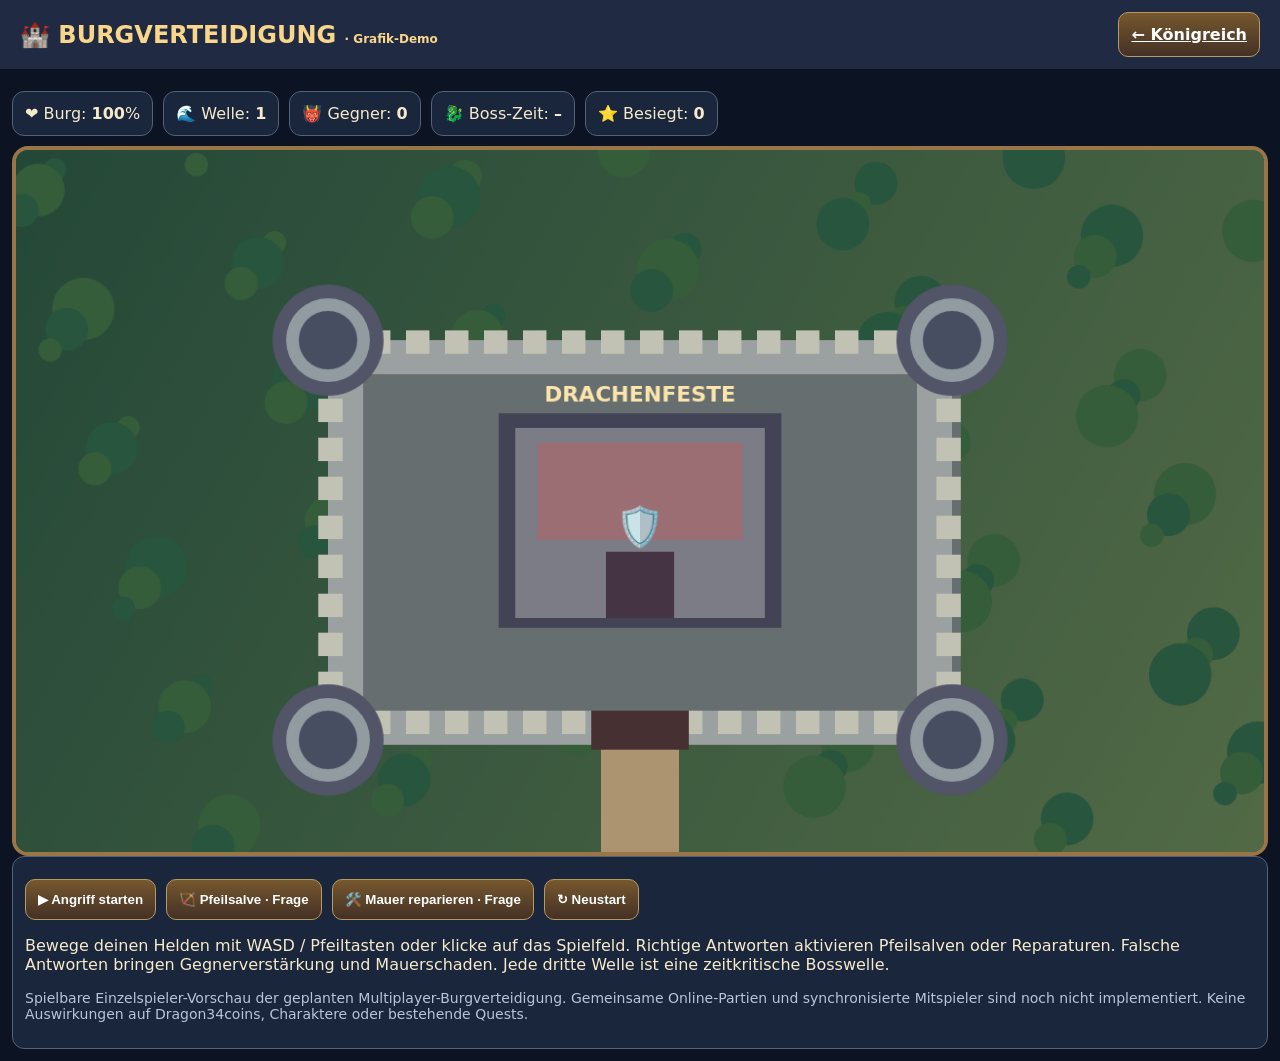
==== burgverteidigung.html @ fae94e91 "Animierte spielbare Burgverteidigung mit Quiz-Aktionen und Bosswellen" ====
<!doctype html><html lang="de"><head><meta charset="utf-8"><meta name="viewport" content="width=device-width,initial-scale=1"><title>Burgverteidigung · 34a MEGAPOWER</title><style>
*{box-sizing:border-box}body{margin:0;background:#0c1322;color:#f7eacb;font:16px system-ui}header{display:flex;justify-content:space-between;align-items:center;padding:12px 20px;background:#202b43}h1{font-size:24px;margin:0;color:#f9d68a}a,button{color:#fff;background:linear-gradient(#76582e,#443126);border:1px solid #b79a60;border-radius:10px;padding:12px;cursor:pointer;font-weight:bold}main{max-width:1400px;margin:auto;padding:12px}.hud,.actions{display:flex;flex-wrap:wrap;gap:10px;margin:10px 0}.hud span,.panel{background:#19263b;border:1px solid #52627a;border-radius:12px;padding:12px}.battle{position:relative;border:4px solid #9a7548;border-radius:16px;overflow:hidden;background:#274d37}canvas{display:block;width:100%;aspect-ratio:16/9;touch-action:none}.question{position:absolute;bottom:10px;left:50%;transform:translateX(-50%);width:min(94%,800px);max-height:80%;overflow:auto;padding:15px;background:#0e1728f5;border:2px solid #e8bc6e;border-radius:14px}.question h2{font-size:20px}.answers{display:grid;grid-template-columns:1fr 1fr;gap:8px}.answers button{background:#284363;text-align:left}.hide{display:none}#banner{position:absolute;top:20%;left:0;width:100%;text-align:center;font-size:clamp(20px,4vw,48px);color:#ffe28e;font-weight:1000;text-shadow:0 4px 12px black;pointer-events:none}.muted{color:#b6c6d7;font-size:14px}@media(max-width:600px){.answers{grid-template-columns:1fr}.question h2{font-size:16px}header h1{font-size:17px}}</style></head><body>
<header><h1>🏰 BURGVERTEIDIGUNG <small style="font-size:12px">· Grafik-Demo</small></h1><a href="index.html">← Königreich</a></header><main><div class="hud"><span>❤️ Burg: <b id="hp">100</b>%</span><span>🌊 Welle: <b id="wave">1</b></span><span>👹 Gegner: <b id="count">0</b></span><span>🐉 Boss-Zeit: <b id="time">–</b></span><span>⭐ Besiegt: <b id="kills">0</b></span></div><div class="battle"><canvas id="field" width="1280" height="720"></canvas><div id="banner"></div><div class="question hide" id="quiz"><h2 id="prompt"></h2><p id="hint"></p><div class="answers" id="answers"></div><button id="check" class="hide">Antwort prüfen</button></div></div><div class="panel"><div class="actions"><button id="start">▶ Angriff starten</button><button id="attack">🏹 Pfeilsalve · Frage</button><button id="repair">🛠️ Mauer reparieren · Frage</button><button id="reset">↻ Neustart</button></div><p>Bewege deinen Helden mit WASD / Pfeiltasten oder klicke auf das Spielfeld. Richtige Antworten aktivieren Pfeilsalven oder Reparaturen. Falsche Antworten bringen Gegnerverstärkung und Mauerschaden. Jede dritte Welle ist eine zeitkritische Bosswelle.</p><p class="muted">Spielbare Einzelspieler-Vorschau der geplanten Multiplayer-Burgverteidigung. Gemeinsame Online-Partien und synchronisierte Mitspieler sind noch nicht implementiert. Keine Auswirkungen auf Dragon34coins, Charaktere oder bestehende Quests.</p></div></main><script src="questions.js"></script><script>
(()=>{const $=id=>document.getElementById(id),c=$('field'),g=c.getContext('2d'),W=1280,H=720,Q=(window.MP_QUESTIONS||[]).filter(q=>q.options&&q.correct!==undefined);let hp=100,wave=1,kills=0,active=false,bossTime=0,enemies=[],fx=[],hero={x:640,y:390,tx:640,ty:390},keys=new Set(),pending=null,action='attack',last=0,spawn=0,lock=false;const R=(a,b)=>a+Math.random()*(b-a),msg=s=>{$('banner').textContent=s;setTimeout(()=>{if($('banner').textContent===s)$('banner').textContent=''},1900)},particle=(x,y,col)=>{for(let i=0;i<24;i++)fx.push({x,y,vx:R(-140,140),vy:R(-180,60),t:R(.3,1),col})};function enemy(boss=false){let side=Math.floor(R(0,4)),x=side===0?R(0,W):side===1?0:side===2?W:R(0,W),y=side===0?0:side===3?H:R(0,H);enemies.push({x,y,boss,hp:boss?24:2,full:boss?24:2,speed:boss?24:R(27,40)+wave*2})}function nextWave(){spawn=0;if(wave%3===0){bossTime=45;enemy(true);msg('🐉 DRACHENBOSS! 45 SEKUNDEN!')}else{bossTime=0;for(let i=0;i<Math.min(7+wave*2,25);i++)enemy()} }function begin(){hp=100;wave=1;kills=0;enemies=[];fx=[];active=true;hero={x:640,y:390,tx:640,ty:390};nextWave();msg('⚔️ VERTEIDIGT DIE BURG!')}function update(){$('hp').textContent=Math.max(0,Math.ceil(hp));$('wave').textContent=wave;$('count').textContent=enemies.length;$('time').textContent=bossTime>0?Math.ceil(bossTime)+'s':'–';$('kills').textContent=kills}
function draw(){let bg=g.createLinearGradient(0,0,W,H);bg.addColorStop(0,'#244838');bg.addColorStop(1,'#526a46');g.fillStyle=bg;g.fillRect(0,0,W,H);for(let i=0;i<100;i++){let x=(i*271+40)%W,y=(i*197+20)%H;g.fillStyle=i%2?'#365d3a':'#28553d';g.beginPath();g.arc(x,y,12+i%5*5,0,7);g.fill()}g.strokeStyle='#ac9470';g.lineWidth=80;g.beginPath();g.moveTo(640,720);g.lineTo(640,580);g.stroke();g.fillStyle='#657075';g.fillRect(350,220,580,365);g.fillStyle='#898f8b';g.fillRect(370,240,540,325);for(let y=245;y<565;y+=40)for(let x=380;x<900;x+=45){g.strokeStyle='#676e70';g.strokeRect(x+(y%80?12:0),y,42,37)}g.fillStyle='#424456';g.fillRect(495,270,290,220);g.fillStyle='#7c7c87';g.fillRect(512,285,256,195);g.fillStyle='#9b6e74';g.fillRect(535,300,210,100);g.fillStyle='#453444';g.fillRect(605,412,70,68);g.fillStyle='#9ba1a0';g.fillRect(320,195,640,35);g.fillRect(320,195,36,410);g.fillRect(924,195,36,410);g.fillRect(320,575,270,35);g.fillRect(690,575,270,35);for(let x=320;x<960;x+=40){g.fillStyle='#c1c2b4';g.fillRect(x,185,24,24);g.fillRect(x,575,24,24)}for(let y=215;y<600;y+=40){g.fillRect(310,y,25,24);g.fillRect(944,y,25,24)}for(const [x,y] of [[320,195],[960,195],[320,605],[960,605]]){g.fillStyle='#525467';g.beginPath();g.arc(x,y,57,0,7);g.fill();g.fillStyle='#929ba0';g.beginPath();g.arc(x,y,43,0,7);g.fill();g.fillStyle='#484e62';g.beginPath();g.arc(x,y,30,0,7);g.fill()}g.fillStyle='#473032';g.fillRect(590,575,100,40);g.font='bold 22px system-ui';g.textAlign='center';g.fillStyle='#fbe5aa';g.fillText('DRACHENFESTE',640,258);for(const e of enemies){g.save();g.translate(e.x,e.y);g.shadowColor='#f35d43';g.shadowBlur=e.boss?25:8;g.font=e.boss?'58px serif':'30px serif';g.fillText(e.boss?'🐲':'👹',0,e.boss?15:10);g.shadowBlur=0;g.fillStyle='#dd4545';g.fillRect(e.boss?-35:-18,e.boss?-53:-30,e.boss?70:36,5);g.fillStyle='#8deb82';g.fillRect(e.boss?-35:-18,e.boss?-53:-30,(e.boss?70:36)*Math.max(0,e.hp)/e.full,5);g.restore()}g.font='40px serif';g.fillText('🛡️',hero.x,hero.y+10);for(const p of fx){g.globalAlpha=Math.max(0,p.t);g.fillStyle=p.col;g.fillRect(p.x,p.y,5,5)}g.globalAlpha=1}
function frame(t){let dt=Math.min(.05,(t-last)/1000||0);last=t;if(active&&!pending){if(bossTime>0){bossTime-=dt;if(bossTime<=0){hp-=30;msg('🔥 BOSS-ZEIT ABGELAUFEN!')}}spawn+=dt;if(wave%3!==0&&spawn>9){spawn=0;enemy()}let dx=0,dy=0;if(keys.has('a')||keys.has('arrowleft'))dx--;if(keys.has('d')||keys.has('arrowright'))dx++;if(keys.has('w')||keys.has('arrowup'))dy--;if(keys.has('s')||keys.has('arrowdown'))dy++;if(dx||dy){hero.tx=hero.x+dx*70;hero.ty=hero.y+dy*70}let dist=Math.hypot(hero.tx-hero.x,hero.ty-hero.y);if(dist>2){hero.x+=(hero.tx-hero.x)/dist*Math.min(dist,220*dt);hero.y+=(hero.ty-hero.y)/dist*Math.min(dist,220*dt)}hero.x=Math.max(355,Math.min(925,hero.x));hero.y=Math.max(235,Math.min(565,hero.y));for(const e of enemies){let d=Math.hypot(640-e.x,590-e.y)||1;e.x+=(640-e.x)/d*e.speed*dt;e.y+=(590-e.y)/d*e.speed*dt;if(d<32){hp-=e.boss?15:4;particle(e.x,e.y,'#f86c43');e.hp=0}}enemies=enemies.filter(e=>e.hp>0);if(hp<=0){active=false;msg('💀 BURG GEFALLEN!')}else if(!enemies.length){wave++;if(wave>9){active=false;msg('🏆 BURG GERETTET!')}else nextWave()}}for(const p of fx){p.x+=p.vx*dt;p.y+=p.vy*dt;p.vy+=210*dt;p.t-=dt}fx=fx.filter(p=>p.t>0);draw();update();requestAnimationFrame(frame)}
function volley(){let targets=enemies.slice().sort((a,b)=>Math.hypot(a.x-640,a.y-590)-Math.hypot(b.x-640,b.y-590));for(const e of targets.slice(0,5)){e.hp-=e.boss?5:2;particle(e.x,e.y,'#ffdf76');if(e.hp<=0)kills++}enemies=enemies.filter(e=>e.hp>0);msg('🏹 PFEILSALVE!')}
function ask(type){if(!active){msg('Erst Angriff starten!');return}if(pending||!Q.length)return;action=type;pending=Q[Math.floor(Math.random()*Q.length)];const q=pending,correct=Array.isArray(q.correct)?q.correct:[q.correct],selected=new Set();$('quiz').classList.remove('hide');$('prompt').textContent=q.q;$('hint').textContent=correct.length>1?'Mehrere Antworten richtig – alle auswählen':'Eine Antwort auswählen';$('answers').replaceChildren();q.options.forEach((o,i)=>{let b=document.createElement('button');b.textContent=String.fromCharCode(65+i)+'. '+o;b.onclick=()=>{if(correct.length===1)return grade([i]);if(selected.has(i)){selected.delete(i);b.style.outline=''}else{selected.add(i);b.style.outline='3px solid gold'}};$('answers').appendChild(b)});$('check').classList.toggle('hide',correct.length===1);$('check').onclick=()=>{if(selected.size)grade([...selected])}}
function grade(selected){if(!pending||lock)return;lock=true;let q=pending,correct=Array.isArray(q.correct)?q.correct:[q.correct],ok=selected.length===correct.length&&correct.every(i=>selected.includes(i));if(ok){if(action==='repair'){hp=Math.min(100,hp+18);particle(640,590,'#9af9b3');msg('🛠️ MAUER REPARIERT!')}else volley()}else{hp-=6;for(let i=0;i<3;i++)enemy();msg('💀 FALSCH! GEGNER-INVASION!')}$('hint').textContent=(ok?'✅ Richtig! ':'❌ Falsch! ')+(q.ex||'');document.querySelectorAll('#answers button').forEach(b=>b.disabled=true);setTimeout(()=>{$('quiz').classList.add('hide');pending=null;lock=false},1800)}
$('start').onclick=()=>{if(!active)begin()};$('reset').onclick=()=>{pending=null;lock=false;$('quiz').classList.add('hide');begin()};$('attack').onclick=()=>ask('attack');$('repair').onclick=()=>ask('repair');document.addEventListener('keydown',e=>keys.add(e.key.toLowerCase()));document.addEventListener('keyup',e=>keys.delete(e.key.toLowerCase()));c.addEventListener('pointerdown',e=>{let r=c.getBoundingClientRect();hero.tx=(e.clientX-r.left)/r.width*W;hero.ty=(e.clientY-r.top)/r.height*H});requestAnimationFrame(frame)})();
</script></body></html>
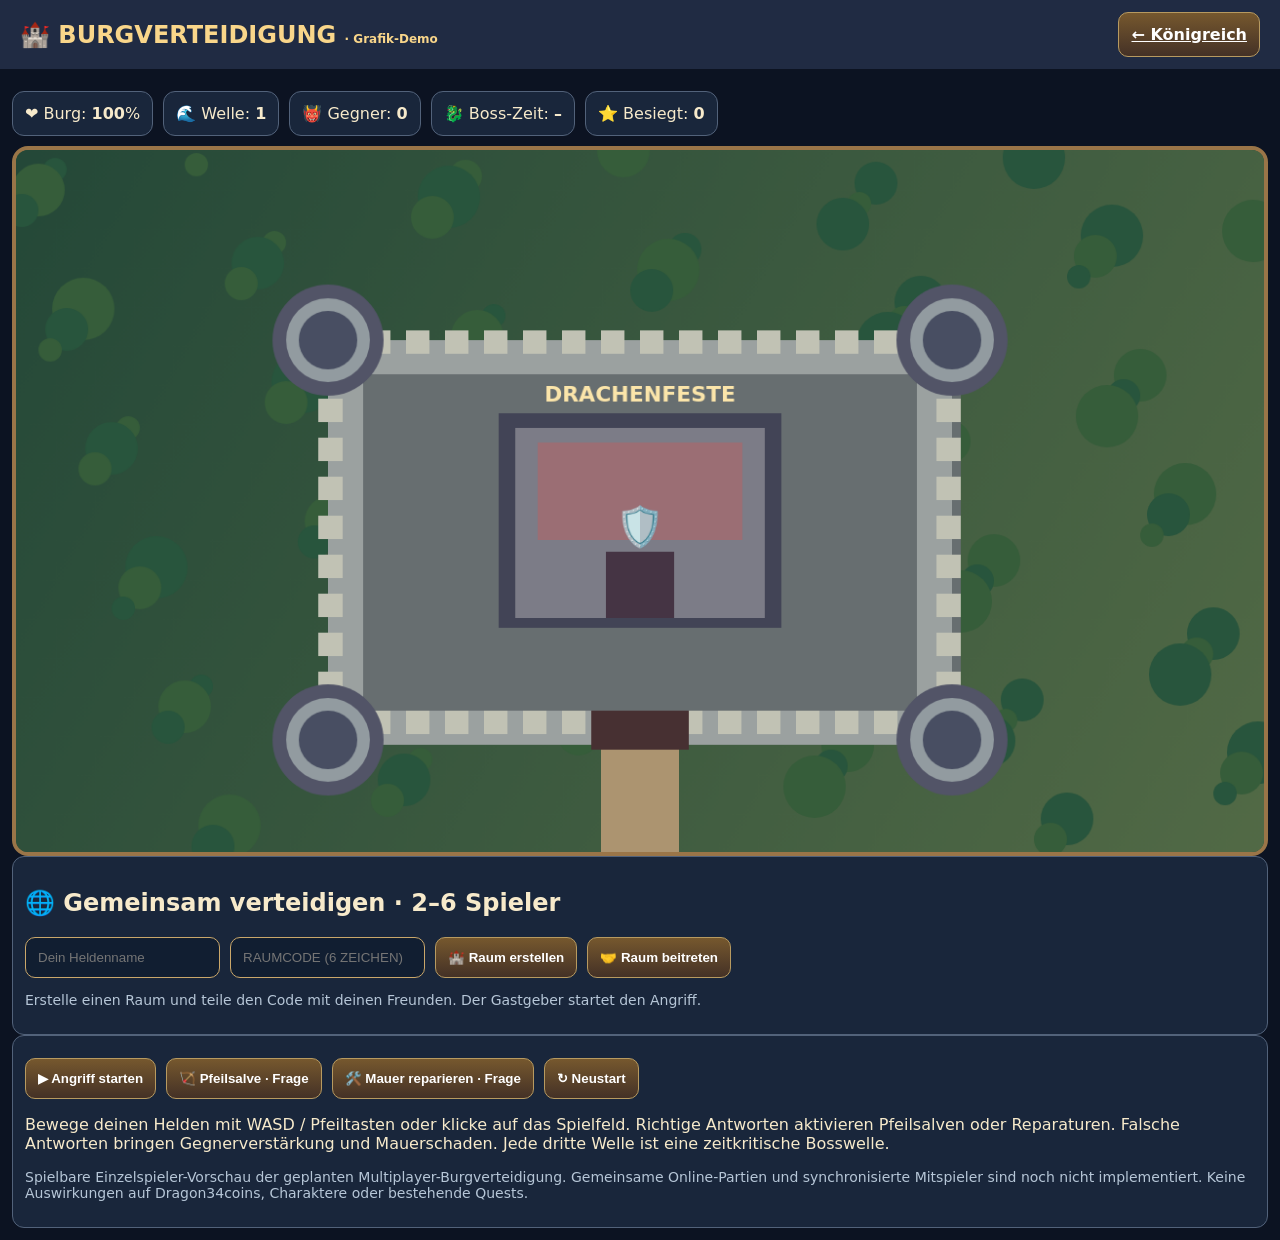
==== commit 4bf6dd54: "Multiplayer-Räume, synchronisierte Helden und gemeinsame Burgwellen integrieren" ====
--- a/burgverteidigung.html
+++ b/burgverteidigung.html
@@ -1,11 +1,21 @@
 <!doctype html><html lang="de"><head><meta charset="utf-8"><meta name="viewport" content="width=device-width,initial-scale=1"><title>Burgverteidigung · 34a MEGAPOWER</title><style>
 *{box-sizing:border-box}body{margin:0;background:#0c1322;color:#f7eacb;font:16px system-ui}header{display:flex;justify-content:space-between;align-items:center;padding:12px 20px;background:#202b43}h1{font-size:24px;margin:0;color:#f9d68a}a,button{color:#fff;background:linear-gradient(#76582e,#443126);border:1px solid #b79a60;border-radius:10px;padding:12px;cursor:pointer;font-weight:bold}main{max-width:1400px;margin:auto;padding:12px}.hud,.actions{display:flex;flex-wrap:wrap;gap:10px;margin:10px 0}.hud span,.panel{background:#19263b;border:1px solid #52627a;border-radius:12px;padding:12px}.battle{position:relative;border:4px solid #9a7548;border-radius:16px;overflow:hidden;background:#274d37}canvas{display:block;width:100%;aspect-ratio:16/9;touch-action:none}.question{position:absolute;bottom:10px;left:50%;transform:translateX(-50%);width:min(94%,800px);max-height:80%;overflow:auto;padding:15px;background:#0e1728f5;border:2px solid #e8bc6e;border-radius:14px}.question h2{font-size:20px}.answers{display:grid;grid-template-columns:1fr 1fr;gap:8px}.answers button{background:#284363;text-align:left}.hide{display:none}#banner{position:absolute;top:20%;left:0;width:100%;text-align:center;font-size:clamp(20px,4vw,48px);color:#ffe28e;font-weight:1000;text-shadow:0 4px 12px black;pointer-events:none}.muted{color:#b6c6d7;font-size:14px}@media(max-width:600px){.answers{grid-template-columns:1fr}.question h2{font-size:16px}header h1{font-size:17px}}</style></head><body>
-<header><h1>🏰 BURGVERTEIDIGUNG <small style="font-size:12px">· Grafik-Demo</small></h1><a href="index.html">← Königreich</a></header><main><div class="hud"><span>❤️ Burg: <b id="hp">100</b>%</span><span>🌊 Welle: <b id="wave">1</b></span><span>👹 Gegner: <b id="count">0</b></span><span>🐉 Boss-Zeit: <b id="time">–</b></span><span>⭐ Besiegt: <b id="kills">0</b></span></div><div class="battle"><canvas id="field" width="1280" height="720"></canvas><div id="banner"></div><div class="question hide" id="quiz"><h2 id="prompt"></h2><p id="hint"></p><div class="answers" id="answers"></div><button id="check" class="hide">Antwort prüfen</button></div></div><div class="panel"><div class="actions"><button id="start">▶ Angriff starten</button><button id="attack">🏹 Pfeilsalve · Frage</button><button id="repair">🛠️ Mauer reparieren · Frage</button><button id="reset">↻ Neustart</button></div><p>Bewege deinen Helden mit WASD / Pfeiltasten oder klicke auf das Spielfeld. Richtige Antworten aktivieren Pfeilsalven oder Reparaturen. Falsche Antworten bringen Gegnerverstärkung und Mauerschaden. Jede dritte Welle ist eine zeitkritische Bosswelle.</p><p class="muted">Spielbare Einzelspieler-Vorschau der geplanten Multiplayer-Burgverteidigung. Gemeinsame Online-Partien und synchronisierte Mitspieler sind noch nicht implementiert. Keine Auswirkungen auf Dragon34coins, Charaktere oder bestehende Quests.</p></div></main><script src="questions.js"></script><script>
-(()=>{const $=id=>document.getElementById(id),c=$('field'),g=c.getContext('2d'),W=1280,H=720,Q=(window.MP_QUESTIONS||[]).filter(q=>q.options&&q.correct!==undefined);let hp=100,wave=1,kills=0,active=false,bossTime=0,enemies=[],fx=[],hero={x:640,y:390,tx:640,ty:390},keys=new Set(),pending=null,action='attack',last=0,spawn=0,lock=false;const R=(a,b)=>a+Math.random()*(b-a),msg=s=>{$('banner').textContent=s;setTimeout(()=>{if($('banner').textContent===s)$('banner').textContent=''},1900)},particle=(x,y,col)=>{for(let i=0;i<24;i++)fx.push({x,y,vx:R(-140,140),vy:R(-180,60),t:R(.3,1),col})};function enemy(boss=false){let side=Math.floor(R(0,4)),x=side===0?R(0,W):side===1?0:side===2?W:R(0,W),y=side===0?0:side===3?H:R(0,H);enemies.push({x,y,boss,hp:boss?24:2,full:boss?24:2,speed:boss?24:R(27,40)+wave*2})}function nextWave(){spawn=0;if(wave%3===0){bossTime=45;enemy(true);msg('🐉 DRACHENBOSS! 45 SEKUNDEN!')}else{bossTime=0;for(let i=0;i<Math.min(7+wave*2,25);i++)enemy()} }function begin(){hp=100;wave=1;kills=0;enemies=[];fx=[];active=true;hero={x:640,y:390,tx:640,ty:390};nextWave();msg('⚔️ VERTEIDIGT DIE BURG!')}function update(){$('hp').textContent=Math.max(0,Math.ceil(hp));$('wave').textContent=wave;$('count').textContent=enemies.length;$('time').textContent=bossTime>0?Math.ceil(bossTime)+'s':'–';$('kills').textContent=kills}
-function draw(){let bg=g.createLinearGradient(0,0,W,H);bg.addColorStop(0,'#244838');bg.addColorStop(1,'#526a46');g.fillStyle=bg;g.fillRect(0,0,W,H);for(let i=0;i<100;i++){let x=(i*271+40)%W,y=(i*197+20)%H;g.fillStyle=i%2?'#365d3a':'#28553d';g.beginPath();g.arc(x,y,12+i%5*5,0,7);g.fill()}g.strokeStyle='#ac9470';g.lineWidth=80;g.beginPath();g.moveTo(640,720);g.lineTo(640,580);g.stroke();g.fillStyle='#657075';g.fillRect(350,220,580,365);g.fillStyle='#898f8b';g.fillRect(370,240,540,325);for(let y=245;y<565;y+=40)for(let x=380;x<900;x+=45){g.strokeStyle='#676e70';g.strokeRect(x+(y%80?12:0),y,42,37)}g.fillStyle='#424456';g.fillRect(495,270,290,220);g.fillStyle='#7c7c87';g.fillRect(512,285,256,195);g.fillStyle='#9b6e74';g.fillRect(535,300,210,100);g.fillStyle='#453444';g.fillRect(605,412,70,68);g.fillStyle='#9ba1a0';g.fillRect(320,195,640,35);g.fillRect(320,195,36,410);g.fillRect(924,195,36,410);g.fillRect(320,575,270,35);g.fillRect(690,575,270,35);for(let x=320;x<960;x+=40){g.fillStyle='#c1c2b4';g.fillRect(x,185,24,24);g.fillRect(x,575,24,24)}for(let y=215;y<600;y+=40){g.fillRect(310,y,25,24);g.fillRect(944,y,25,24)}for(const [x,y] of [[320,195],[960,195],[320,605],[960,605]]){g.fillStyle='#525467';g.beginPath();g.arc(x,y,57,0,7);g.fill();g.fillStyle='#929ba0';g.beginPath();g.arc(x,y,43,0,7);g.fill();g.fillStyle='#484e62';g.beginPath();g.arc(x,y,30,0,7);g.fill()}g.fillStyle='#473032';g.fillRect(590,575,100,40);g.font='bold 22px system-ui';g.textAlign='center';g.fillStyle='#fbe5aa';g.fillText('DRACHENFESTE',640,258);for(const e of enemies){g.save();g.translate(e.x,e.y);g.shadowColor='#f35d43';g.shadowBlur=e.boss?25:8;g.font=e.boss?'58px serif':'30px serif';g.fillText(e.boss?'🐲':'👹',0,e.boss?15:10);g.shadowBlur=0;g.fillStyle='#dd4545';g.fillRect(e.boss?-35:-18,e.boss?-53:-30,e.boss?70:36,5);g.fillStyle='#8deb82';g.fillRect(e.boss?-35:-18,e.boss?-53:-30,(e.boss?70:36)*Math.max(0,e.hp)/e.full,5);g.restore()}g.font='40px serif';g.fillText('🛡️',hero.x,hero.y+10);for(const p of fx){g.globalAlpha=Math.max(0,p.t);g.fillStyle=p.col;g.fillRect(p.x,p.y,5,5)}g.globalAlpha=1}
-function frame(t){let dt=Math.min(.05,(t-last)/1000||0);last=t;if(active&&!pending){if(bossTime>0){bossTime-=dt;if(bossTime<=0){hp-=30;msg('🔥 BOSS-ZEIT ABGELAUFEN!')}}spawn+=dt;if(wave%3!==0&&spawn>9){spawn=0;enemy()}let dx=0,dy=0;if(keys.has('a')||keys.has('arrowleft'))dx--;if(keys.has('d')||keys.has('arrowright'))dx++;if(keys.has('w')||keys.has('arrowup'))dy--;if(keys.has('s')||keys.has('arrowdown'))dy++;if(dx||dy){hero.tx=hero.x+dx*70;hero.ty=hero.y+dy*70}let dist=Math.hypot(hero.tx-hero.x,hero.ty-hero.y);if(dist>2){hero.x+=(hero.tx-hero.x)/dist*Math.min(dist,220*dt);hero.y+=(hero.ty-hero.y)/dist*Math.min(dist,220*dt)}hero.x=Math.max(355,Math.min(925,hero.x));hero.y=Math.max(235,Math.min(565,hero.y));for(const e of enemies){let d=Math.hypot(640-e.x,590-e.y)||1;e.x+=(640-e.x)/d*e.speed*dt;e.y+=(590-e.y)/d*e.speed*dt;if(d<32){hp-=e.boss?15:4;particle(e.x,e.y,'#f86c43');e.hp=0}}enemies=enemies.filter(e=>e.hp>0);if(hp<=0){active=false;msg('💀 BURG GEFALLEN!')}else if(!enemies.length){wave++;if(wave>9){active=false;msg('🏆 BURG GERETTET!')}else nextWave()}}for(const p of fx){p.x+=p.vx*dt;p.y+=p.vy*dt;p.vy+=210*dt;p.t-=dt}fx=fx.filter(p=>p.t>0);draw();update();requestAnimationFrame(frame)}
+<header><h1>🏰 BURGVERTEIDIGUNG <small style="font-size:12px">· Grafik-Demo</small></h1><a href="index.html">← Königreich</a></header><main><div class="hud"><span>❤️ Burg: <b id="hp">100</b>%</span><span>🌊 Welle: <b id="wave">1</b></span><span>👹 Gegner: <b id="count">0</b></span><span>🐉 Boss-Zeit: <b id="time">–</b></span><span>⭐ Besiegt: <b id="kills">0</b></span></div><div class="battle"><canvas id="field" width="1280" height="720"></canvas><div id="banner"></div><div class="question hide" id="quiz"><h2 id="prompt"></h2><p id="hint"></p><div class="answers" id="answers"></div><button id="check" class="hide">Antwort prüfen</button></div></div><div class="panel"><h2>🌐 Gemeinsam verteidigen · 2–6 Spieler</h2><div class="actions"><input id="playerName" placeholder="Dein Heldenname" maxlength="32" style="padding:12px;background:#111e31;color:white;border:1px solid #caa76a;border-radius:10px"><input id="roomCode" placeholder="Raumcode (6 Zeichen)" maxlength="6" style="padding:12px;background:#111e31;color:white;border:1px solid #caa76a;border-radius:10px;text-transform:uppercase"><button id="createRoom">🏰 Raum erstellen</button><button id="joinRoom">🤝 Raum beitreten</button></div><p id="roomStatus" class="muted">Erstelle einen Raum und teile den Code mit deinen Freunden. Der Gastgeber startet den Angriff.</p><p id="roster" class="muted"></p></div><div class="panel"><div class="actions"><button id="start">▶ Angriff starten</button><button id="attack">🏹 Pfeilsalve · Frage</button><button id="repair">🛠️ Mauer reparieren · Frage</button><button id="reset">↻ Neustart</button></div><p>Bewege deinen Helden mit WASD / Pfeiltasten oder klicke auf das Spielfeld. Richtige Antworten aktivieren Pfeilsalven oder Reparaturen. Falsche Antworten bringen Gegnerverstärkung und Mauerschaden. Jede dritte Welle ist eine zeitkritische Bosswelle.</p><p class="muted">Spielbare Einzelspieler-Vorschau der geplanten Multiplayer-Burgverteidigung. Gemeinsame Online-Partien und synchronisierte Mitspieler sind noch nicht implementiert. Keine Auswirkungen auf Dragon34coins, Charaktere oder bestehende Quests.</p></div></main><script src="questions.js"></script><script>
+(()=>{const $=id=>document.getElementById(id),c=$('field'),g=c.getContext('2d'),W=1280,H=720,Q=(window.MP_QUESTIONS||[]).filter(q=>q.options&&q.correct!==undefined);let hp=100,wave=1,kills=0,active=false,bossTime=0,enemies=[],fx=[],hero={x:640,y:390,tx:640,ty:390},keys=new Set(),pending=null,action='attack',last=0,spawn=0,lock=false,online=null,onlineBusy=false,onlinePlayers=[],onlineHost=false;const R=(a,b)=>a+Math.random()*(b-a),msg=s=>{$('banner').textContent=s;setTimeout(()=>{if($('banner').textContent===s)$('banner').textContent=''},1900)},particle=(x,y,col)=>{for(let i=0;i<24;i++)fx.push({x,y,vx:R(-140,140),vy:R(-180,60),t:R(.3,1),col})};function enemy(boss=false){let side=Math.floor(R(0,4)),x=side===0?R(0,W):side===1?0:side===2?W:R(0,W),y=side===0?0:side===3?H:R(0,H);enemies.push({x,y,boss,hp:boss?24:2,full:boss?24:2,speed:boss?24:R(27,40)+wave*2})}function nextWave(){spawn=0;if(wave%3===0){bossTime=45;enemy(true);msg('🐉 DRACHENBOSS! 45 SEKUNDEN!')}else{bossTime=0;for(let i=0;i<Math.min(7+wave*2,25);i++)enemy()} }function begin(){hp=100;wave=1;kills=0;enemies=[];fx=[];active=true;hero={x:640,y:390,tx:640,ty:390};nextWave();msg('⚔️ VERTEIDIGT DIE BURG!')}function update(){$('hp').textContent=Math.max(0,Math.ceil(hp));$('wave').textContent=wave;$('count').textContent=enemies.length;$('time').textContent=bossTime>0?Math.ceil(bossTime)+'s':'–';$('kills').textContent=kills}
+function draw(){let bg=g.createLinearGradient(0,0,W,H);bg.addColorStop(0,'#244838');bg.addColorStop(1,'#526a46');g.fillStyle=bg;g.fillRect(0,0,W,H);for(let i=0;i<100;i++){let x=(i*271+40)%W,y=(i*197+20)%H;g.fillStyle=i%2?'#365d3a':'#28553d';g.beginPath();g.arc(x,y,12+i%5*5,0,7);g.fill()}g.strokeStyle='#ac9470';g.lineWidth=80;g.beginPath();g.moveTo(640,720);g.lineTo(640,580);g.stroke();g.fillStyle='#657075';g.fillRect(350,220,580,365);g.fillStyle='#898f8b';g.fillRect(370,240,540,325);for(let y=245;y<565;y+=40)for(let x=380;x<900;x+=45){g.strokeStyle='#676e70';g.strokeRect(x+(y%80?12:0),y,42,37)}g.fillStyle='#424456';g.fillRect(495,270,290,220);g.fillStyle='#7c7c87';g.fillRect(512,285,256,195);g.fillStyle='#9b6e74';g.fillRect(535,300,210,100);g.fillStyle='#453444';g.fillRect(605,412,70,68);g.fillStyle='#9ba1a0';g.fillRect(320,195,640,35);g.fillRect(320,195,36,410);g.fillRect(924,195,36,410);g.fillRect(320,575,270,35);g.fillRect(690,575,270,35);for(let x=320;x<960;x+=40){g.fillStyle='#c1c2b4';g.fillRect(x,185,24,24);g.fillRect(x,575,24,24)}for(let y=215;y<600;y+=40){g.fillRect(310,y,25,24);g.fillRect(944,y,25,24)}for(const [x,y] of [[320,195],[960,195],[320,605],[960,605]]){g.fillStyle='#525467';g.beginPath();g.arc(x,y,57,0,7);g.fill();g.fillStyle='#929ba0';g.beginPath();g.arc(x,y,43,0,7);g.fill();g.fillStyle='#484e62';g.beginPath();g.arc(x,y,30,0,7);g.fill()}g.fillStyle='#473032';g.fillRect(590,575,100,40);g.font='bold 22px system-ui';g.textAlign='center';g.fillStyle='#fbe5aa';g.fillText('DRACHENFESTE',640,258);for(const e of enemies){g.save();g.translate(e.x,e.y);g.shadowColor='#f35d43';g.shadowBlur=e.boss?25:8;g.font=e.boss?'58px serif':'30px serif';g.fillText(e.boss?'🐲':'👹',0,e.boss?15:10);g.shadowBlur=0;g.fillStyle='#dd4545';g.fillRect(e.boss?-35:-18,e.boss?-53:-30,e.boss?70:36,5);g.fillStyle='#8deb82';g.fillRect(e.boss?-35:-18,e.boss?-53:-30,(e.boss?70:36)*Math.max(0,e.hp)/e.full,5);g.restore()}g.font='40px serif';g.fillText('🛡️',hero.x,hero.y+10);for(const p of onlinePlayers){g.font='35px serif';g.fillText(p.you?'🛡️':'⚔️',p.x,p.y+10);g.font='bold 15px system-ui';g.fillStyle=p.you?'#a9f8c7':'#ffe4a0';g.fillText(p.name,p.x,p.y-30)}for(const p of fx){g.globalAlpha=Math.max(0,p.t);g.fillStyle=p.col;g.fillRect(p.x,p.y,5,5)}g.globalAlpha=1}
+function frame(t){let dt=Math.min(.05,(t-last)/1000||0);last=t;if(active&&!pending&&!online){if(bossTime>0){bossTime-=dt;if(bossTime<=0){hp-=30;msg('🔥 BOSS-ZEIT ABGELAUFEN!')}}spawn+=dt;if(wave%3!==0&&spawn>9){spawn=0;enemy()}let dx=0,dy=0;if(keys.has('a')||keys.has('arrowleft'))dx--;if(keys.has('d')||keys.has('arrowright'))dx++;if(keys.has('w')||keys.has('arrowup'))dy--;if(keys.has('s')||keys.has('arrowdown'))dy++;if(dx||dy){hero.tx=hero.x+dx*70;hero.ty=hero.y+dy*70}let dist=Math.hypot(hero.tx-hero.x,hero.ty-hero.y);if(dist>2){hero.x+=(hero.tx-hero.x)/dist*Math.min(dist,220*dt);hero.y+=(hero.ty-hero.y)/dist*Math.min(dist,220*dt)}hero.x=Math.max(355,Math.min(925,hero.x));hero.y=Math.max(235,Math.min(565,hero.y));for(const e of enemies){let d=Math.hypot(640-e.x,590-e.y)||1;e.x+=(640-e.x)/d*e.speed*dt;e.y+=(590-e.y)/d*e.speed*dt;if(d<32){hp-=e.boss?15:4;particle(e.x,e.y,'#f86c43');e.hp=0}}enemies=enemies.filter(e=>e.hp>0);if(hp<=0){active=false;msg('💀 BURG GEFALLEN!')}else if(!enemies.length){wave++;if(wave>9){active=false;msg('🏆 BURG GERETTET!')}else nextWave()}}for(const p of fx){p.x+=p.vx*dt;p.y+=p.vy*dt;p.vy+=210*dt;p.t-=dt}fx=fx.filter(p=>p.t>0);draw();update();requestAnimationFrame(frame)}
 function volley(){let targets=enemies.slice().sort((a,b)=>Math.hypot(a.x-640,a.y-590)-Math.hypot(b.x-640,b.y-590));for(const e of targets.slice(0,5)){e.hp-=e.boss?5:2;particle(e.x,e.y,'#ffdf76');if(e.hp<=0)kills++}enemies=enemies.filter(e=>e.hp>0);msg('🏹 PFEILSALVE!')}
 function ask(type){if(!active){msg('Erst Angriff starten!');return}if(pending||!Q.length)return;action=type;pending=Q[Math.floor(Math.random()*Q.length)];const q=pending,correct=Array.isArray(q.correct)?q.correct:[q.correct],selected=new Set();$('quiz').classList.remove('hide');$('prompt').textContent=q.q;$('hint').textContent=correct.length>1?'Mehrere Antworten richtig – alle auswählen':'Eine Antwort auswählen';$('answers').replaceChildren();q.options.forEach((o,i)=>{let b=document.createElement('button');b.textContent=String.fromCharCode(65+i)+'. '+o;b.onclick=()=>{if(correct.length===1)return grade([i]);if(selected.has(i)){selected.delete(i);b.style.outline=''}else{selected.add(i);b.style.outline='3px solid gold'}};$('answers').appendChild(b)});$('check').classList.toggle('hide',correct.length===1);$('check').onclick=()=>{if(selected.size)grade([...selected])}}
-function grade(selected){if(!pending||lock)return;lock=true;let q=pending,correct=Array.isArray(q.correct)?q.correct:[q.correct],ok=selected.length===correct.length&&correct.every(i=>selected.includes(i));if(ok){if(action==='repair'){hp=Math.min(100,hp+18);particle(640,590,'#9af9b3');msg('🛠️ MAUER REPARIERT!')}else volley()}else{hp-=6;for(let i=0;i<3;i++)enemy();msg('💀 FALSCH! GEGNER-INVASION!')}$('hint').textContent=(ok?'✅ Richtig! ':'❌ Falsch! ')+(q.ex||'');document.querySelectorAll('#answers button').forEach(b=>b.disabled=true);setTimeout(()=>{$('quiz').classList.add('hide');pending=null;lock=false},1800)}
-$('start').onclick=()=>{if(!active)begin()};$('reset').onclick=()=>{pending=null;lock=false;$('quiz').classList.add('hide');begin()};$('attack').onclick=()=>ask('attack');$('repair').onclick=()=>ask('repair');document.addEventListener('keydown',e=>keys.add(e.key.toLowerCase()));document.addEventListener('keyup',e=>keys.delete(e.key.toLowerCase()));c.addEventListener('pointerdown',e=>{let r=c.getBoundingClientRect();hero.tx=(e.clientX-r.left)/r.width*W;hero.ty=(e.clientY-r.top)/r.height*H});requestAnimationFrame(frame)})();
+function grade(selected){if(!pending||lock)return;lock=true;let q=pending,correct=Array.isArray(q.correct)?q.correct:[q.correct],ok=selected.length===correct.length&&correct.every(i=>selected.includes(i));if(online){onlineCall('answer',{p_correct:ok,p_skill:action}).then(syncState).catch(showError)}else if(ok){if(action==='repair'){hp=Math.min(100,hp+18);particle(640,590,'#9af9b3');msg('🛠️ MAUER REPARIERT!')}else volley()}else{hp-=6;for(let i=0;i<3;i++)enemy();msg('💀 FALSCH! GEGNER-INVASION!')}$('hint').textContent=(ok?'✅ Richtig! ':'❌ Falsch! ')+(q.ex||'');document.querySelectorAll('#answers button').forEach(b=>b.disabled=true);setTimeout(()=>{$('quiz').classList.add('hide');pending=null;lock=false},1800)}
+$('start').onclick=()=>{if(online){if(onlineHost)onlineCall('start').then(syncState).catch(showError);else msg('Nur der Gastgeber startet!')}else if(!active)begin()};$('reset').onclick=()=>{if(online){msg('Im Online-Raum startet der Gastgeber eine neue Runde');return}pending=null;lock=false;$('quiz').classList.add('hide');begin()};$('attack').onclick=()=>ask('attack');$('repair').onclick=()=>ask('repair');document.addEventListener('keydown',e=>keys.add(e.key.toLowerCase()));document.addEventListener('keyup',e=>keys.delete(e.key.toLowerCase()));c.addEventListener('pointerdown',e=>{let r=c.getBoundingClientRect();hero.tx=(e.clientX-r.left)/r.width*W;hero.ty=(e.clientY-r.top)/r.height*H;if(online)onlineCall('move',{p_x:Math.round(hero.tx),p_y:Math.round(hero.ty)}).catch(()=>{})});requestAnimationFrame(frame);
+const API_SIEGE='https://smqeuxsqkmqlpgtbmhre.supabase.co/rest/v1/rpc/mp_siege',SIEGE_KEY='sb_publishable_-2mJB_-wPHPGbjNJxnkpAg_CKOHbu9J';
+function showError(e){$('roomStatus').textContent='⚠️ '+(e.message||e)}
+async function onlineCall(act,more={}){if(!online&&act!=='create'&&act!=='join')throw Error('Kein Raum');const payload={p_action:act,p_code:online?.code||$('roomCode').value.trim().toUpperCase()||null,p_token:online?.token||null,p_name:$('playerName').value.trim()||'Held',...more};const response=await fetch(API_SIEGE,{method:'POST',headers:{'Content-Type':'application/json','apikey':SIEGE_KEY},body:JSON.stringify(payload)});const data=await response.json();if(!response.ok)throw Error(data.message||'Serverfehler');return data}
+function syncState(data){if(!data||!online)return;onlineHost=data.host;hp=data.hp;wave=data.wave;enemies=data.state.enemies||[];kills=data.state.kills||0;active=!!data.state.running;bossTime=data.boss_seconds||0;onlinePlayers=data.players||[];$('roomStatus').textContent='🏰 Raum '+online.code+' · '+(onlineHost?'Du bist Gastgeber':'Du bist Mitspieler')+' · '+(active?'Angriff läuft!':'Warte auf Spielstart');$('roster').textContent='Helden: '+onlinePlayers.map(p=>p.name).join(' · ');let me=onlinePlayers.find(p=>p.you);if(me){hero.x=me.x;hero.y=me.y;hero.tx=me.x;hero.ty=me.y}}
+async function connect(action){try{if(!$('playerName').value.trim())throw Error('Bitte Heldennamen eingeben');const data=await onlineCall(action);online={code:data.code,token:data.token};$('roomCode').value=data.code;sessionStorage.setItem('mp_siege_session',JSON.stringify(online));msg('🏰 ONLINE-RAUM '+data.code);await poll()}catch(e){showError(e)}}
+async function poll(){if(!online||onlineBusy)return;onlineBusy=true;try{syncState(await onlineCall('state'))}catch(e){showError(e)}finally{onlineBusy=false}}
+$('createRoom').onclick=()=>connect('create');$('joinRoom').onclick=()=>connect('join');
+const oldSession=sessionStorage.getItem('mp_siege_session');if(oldSession){try{online=JSON.parse(oldSession);$('roomCode').value=online.code;poll()}catch{online=null}}
+setInterval(poll,1200);
+})();
 </script></body></html>
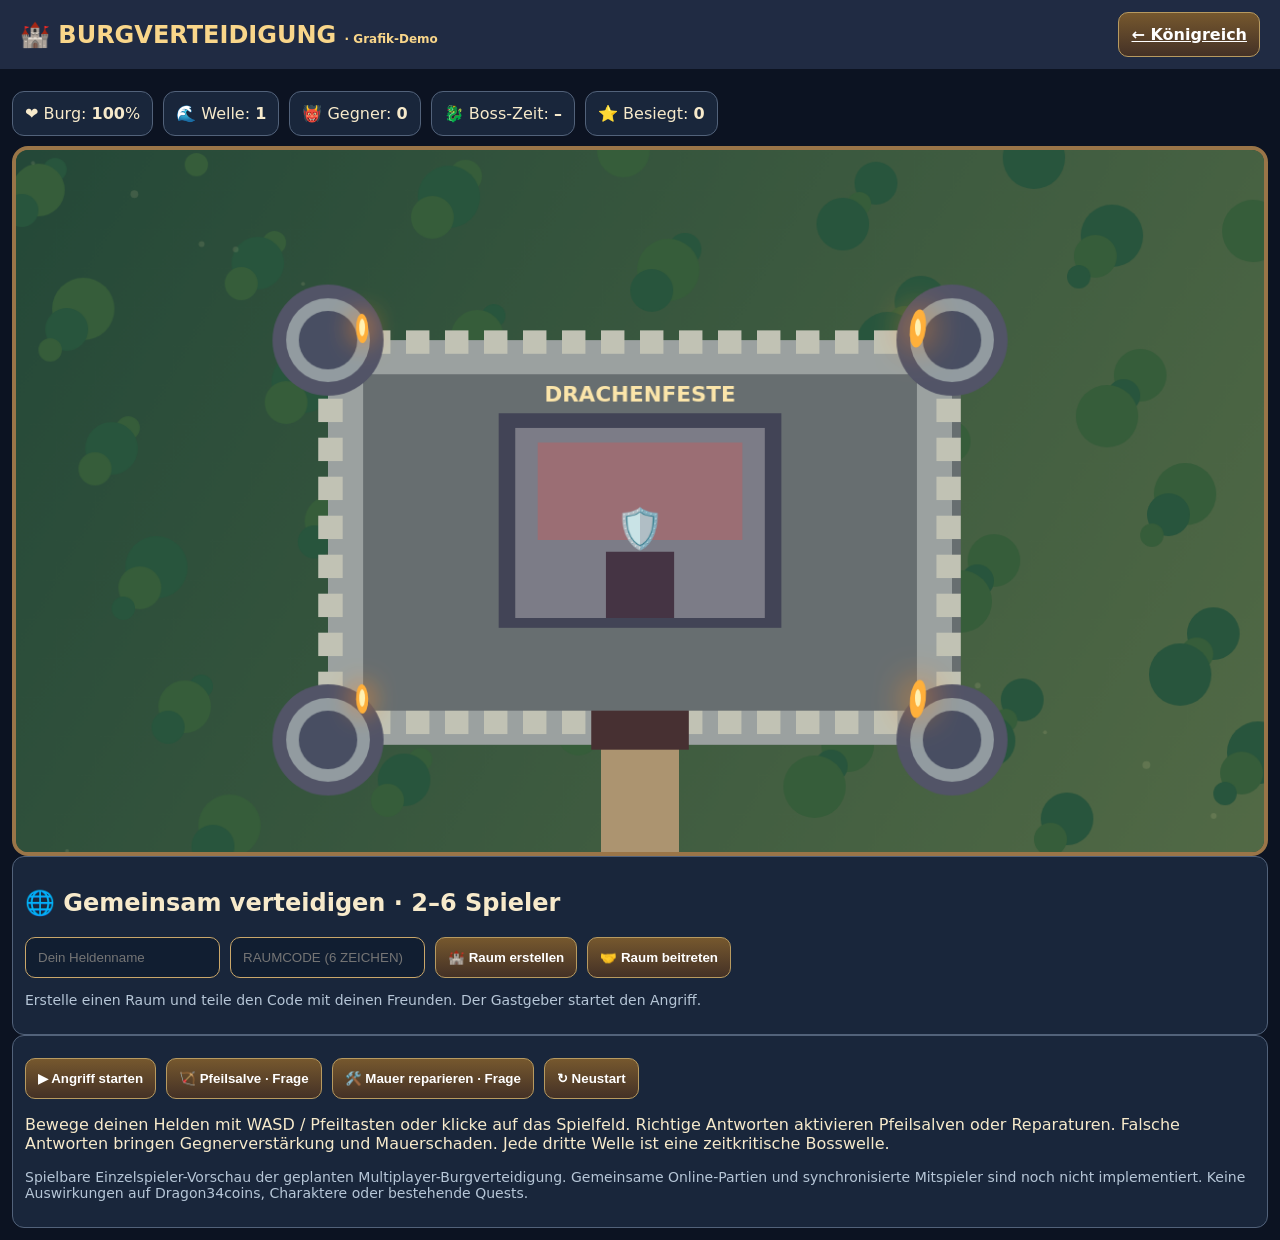
==== commit e2f93b78: "Burg mit Feuer, Partikeln, Gegnerbewegung, Pfeilen und Trefferblitzen animieren" ====
--- a/burgverteidigung.html
+++ b/burgverteidigung.html
@@ -1,12 +1,12 @@
 <!doctype html><html lang="de"><head><meta charset="utf-8"><meta name="viewport" content="width=device-width,initial-scale=1"><title>Burgverteidigung · 34a MEGAPOWER</title><style>
 *{box-sizing:border-box}body{margin:0;background:#0c1322;color:#f7eacb;font:16px system-ui}header{display:flex;justify-content:space-between;align-items:center;padding:12px 20px;background:#202b43}h1{font-size:24px;margin:0;color:#f9d68a}a,button{color:#fff;background:linear-gradient(#76582e,#443126);border:1px solid #b79a60;border-radius:10px;padding:12px;cursor:pointer;font-weight:bold}main{max-width:1400px;margin:auto;padding:12px}.hud,.actions{display:flex;flex-wrap:wrap;gap:10px;margin:10px 0}.hud span,.panel{background:#19263b;border:1px solid #52627a;border-radius:12px;padding:12px}.battle{position:relative;border:4px solid #9a7548;border-radius:16px;overflow:hidden;background:#274d37}canvas{display:block;width:100%;aspect-ratio:16/9;touch-action:none}.question{position:absolute;bottom:10px;left:50%;transform:translateX(-50%);width:min(94%,800px);max-height:80%;overflow:auto;padding:15px;background:#0e1728f5;border:2px solid #e8bc6e;border-radius:14px}.question h2{font-size:20px}.answers{display:grid;grid-template-columns:1fr 1fr;gap:8px}.answers button{background:#284363;text-align:left}.hide{display:none}#banner{position:absolute;top:20%;left:0;width:100%;text-align:center;font-size:clamp(20px,4vw,48px);color:#ffe28e;font-weight:1000;text-shadow:0 4px 12px black;pointer-events:none}.muted{color:#b6c6d7;font-size:14px}@media(max-width:600px){.answers{grid-template-columns:1fr}.question h2{font-size:16px}header h1{font-size:17px}}</style></head><body>
 <header><h1>🏰 BURGVERTEIDIGUNG <small style="font-size:12px">· Grafik-Demo</small></h1><a href="index.html">← Königreich</a></header><main><div class="hud"><span>❤️ Burg: <b id="hp">100</b>%</span><span>🌊 Welle: <b id="wave">1</b></span><span>👹 Gegner: <b id="count">0</b></span><span>🐉 Boss-Zeit: <b id="time">–</b></span><span>⭐ Besiegt: <b id="kills">0</b></span></div><div class="battle"><canvas id="field" width="1280" height="720"></canvas><div id="banner"></div><div class="question hide" id="quiz"><h2 id="prompt"></h2><p id="hint"></p><div class="answers" id="answers"></div><button id="check" class="hide">Antwort prüfen</button></div></div><div class="panel"><h2>🌐 Gemeinsam verteidigen · 2–6 Spieler</h2><div class="actions"><input id="playerName" placeholder="Dein Heldenname" maxlength="32" style="padding:12px;background:#111e31;color:white;border:1px solid #caa76a;border-radius:10px"><input id="roomCode" placeholder="Raumcode (6 Zeichen)" maxlength="6" style="padding:12px;background:#111e31;color:white;border:1px solid #caa76a;border-radius:10px;text-transform:uppercase"><button id="createRoom">🏰 Raum erstellen</button><button id="joinRoom">🤝 Raum beitreten</button></div><p id="roomStatus" class="muted">Erstelle einen Raum und teile den Code mit deinen Freunden. Der Gastgeber startet den Angriff.</p><p id="roster" class="muted"></p></div><div class="panel"><div class="actions"><button id="start">▶ Angriff starten</button><button id="attack">🏹 Pfeilsalve · Frage</button><button id="repair">🛠️ Mauer reparieren · Frage</button><button id="reset">↻ Neustart</button></div><p>Bewege deinen Helden mit WASD / Pfeiltasten oder klicke auf das Spielfeld. Richtige Antworten aktivieren Pfeilsalven oder Reparaturen. Falsche Antworten bringen Gegnerverstärkung und Mauerschaden. Jede dritte Welle ist eine zeitkritische Bosswelle.</p><p class="muted">Spielbare Einzelspieler-Vorschau der geplanten Multiplayer-Burgverteidigung. Gemeinsame Online-Partien und synchronisierte Mitspieler sind noch nicht implementiert. Keine Auswirkungen auf Dragon34coins, Charaktere oder bestehende Quests.</p></div></main><script src="questions.js"></script><script>
-(()=>{const $=id=>document.getElementById(id),c=$('field'),g=c.getContext('2d'),W=1280,H=720,Q=(window.MP_QUESTIONS||[]).filter(q=>q.options&&q.correct!==undefined);let hp=100,wave=1,kills=0,active=false,bossTime=0,enemies=[],fx=[],hero={x:640,y:390,tx:640,ty:390},keys=new Set(),pending=null,action='attack',last=0,spawn=0,lock=false,online=null,onlineBusy=false,onlinePlayers=[],onlineHost=false;const R=(a,b)=>a+Math.random()*(b-a),msg=s=>{$('banner').textContent=s;setTimeout(()=>{if($('banner').textContent===s)$('banner').textContent=''},1900)},particle=(x,y,col)=>{for(let i=0;i<24;i++)fx.push({x,y,vx:R(-140,140),vy:R(-180,60),t:R(.3,1),col})};function enemy(boss=false){let side=Math.floor(R(0,4)),x=side===0?R(0,W):side===1?0:side===2?W:R(0,W),y=side===0?0:side===3?H:R(0,H);enemies.push({x,y,boss,hp:boss?24:2,full:boss?24:2,speed:boss?24:R(27,40)+wave*2})}function nextWave(){spawn=0;if(wave%3===0){bossTime=45;enemy(true);msg('🐉 DRACHENBOSS! 45 SEKUNDEN!')}else{bossTime=0;for(let i=0;i<Math.min(7+wave*2,25);i++)enemy()} }function begin(){hp=100;wave=1;kills=0;enemies=[];fx=[];active=true;hero={x:640,y:390,tx:640,ty:390};nextWave();msg('⚔️ VERTEIDIGT DIE BURG!')}function update(){$('hp').textContent=Math.max(0,Math.ceil(hp));$('wave').textContent=wave;$('count').textContent=enemies.length;$('time').textContent=bossTime>0?Math.ceil(bossTime)+'s':'–';$('kills').textContent=kills}
-function draw(){let bg=g.createLinearGradient(0,0,W,H);bg.addColorStop(0,'#244838');bg.addColorStop(1,'#526a46');g.fillStyle=bg;g.fillRect(0,0,W,H);for(let i=0;i<100;i++){let x=(i*271+40)%W,y=(i*197+20)%H;g.fillStyle=i%2?'#365d3a':'#28553d';g.beginPath();g.arc(x,y,12+i%5*5,0,7);g.fill()}g.strokeStyle='#ac9470';g.lineWidth=80;g.beginPath();g.moveTo(640,720);g.lineTo(640,580);g.stroke();g.fillStyle='#657075';g.fillRect(350,220,580,365);g.fillStyle='#898f8b';g.fillRect(370,240,540,325);for(let y=245;y<565;y+=40)for(let x=380;x<900;x+=45){g.strokeStyle='#676e70';g.strokeRect(x+(y%80?12:0),y,42,37)}g.fillStyle='#424456';g.fillRect(495,270,290,220);g.fillStyle='#7c7c87';g.fillRect(512,285,256,195);g.fillStyle='#9b6e74';g.fillRect(535,300,210,100);g.fillStyle='#453444';g.fillRect(605,412,70,68);g.fillStyle='#9ba1a0';g.fillRect(320,195,640,35);g.fillRect(320,195,36,410);g.fillRect(924,195,36,410);g.fillRect(320,575,270,35);g.fillRect(690,575,270,35);for(let x=320;x<960;x+=40){g.fillStyle='#c1c2b4';g.fillRect(x,185,24,24);g.fillRect(x,575,24,24)}for(let y=215;y<600;y+=40){g.fillRect(310,y,25,24);g.fillRect(944,y,25,24)}for(const [x,y] of [[320,195],[960,195],[320,605],[960,605]]){g.fillStyle='#525467';g.beginPath();g.arc(x,y,57,0,7);g.fill();g.fillStyle='#929ba0';g.beginPath();g.arc(x,y,43,0,7);g.fill();g.fillStyle='#484e62';g.beginPath();g.arc(x,y,30,0,7);g.fill()}g.fillStyle='#473032';g.fillRect(590,575,100,40);g.font='bold 22px system-ui';g.textAlign='center';g.fillStyle='#fbe5aa';g.fillText('DRACHENFESTE',640,258);for(const e of enemies){g.save();g.translate(e.x,e.y);g.shadowColor='#f35d43';g.shadowBlur=e.boss?25:8;g.font=e.boss?'58px serif':'30px serif';g.fillText(e.boss?'🐲':'👹',0,e.boss?15:10);g.shadowBlur=0;g.fillStyle='#dd4545';g.fillRect(e.boss?-35:-18,e.boss?-53:-30,e.boss?70:36,5);g.fillStyle='#8deb82';g.fillRect(e.boss?-35:-18,e.boss?-53:-30,(e.boss?70:36)*Math.max(0,e.hp)/e.full,5);g.restore()}g.font='40px serif';g.fillText('🛡️',hero.x,hero.y+10);for(const p of onlinePlayers){g.font='35px serif';g.fillText(p.you?'🛡️':'⚔️',p.x,p.y+10);g.font='bold 15px system-ui';g.fillStyle=p.you?'#a9f8c7':'#ffe4a0';g.fillText(p.name,p.x,p.y-30)}for(const p of fx){g.globalAlpha=Math.max(0,p.t);g.fillStyle=p.col;g.fillRect(p.x,p.y,5,5)}g.globalAlpha=1}
-function frame(t){let dt=Math.min(.05,(t-last)/1000||0);last=t;if(active&&!pending&&!online){if(bossTime>0){bossTime-=dt;if(bossTime<=0){hp-=30;msg('🔥 BOSS-ZEIT ABGELAUFEN!')}}spawn+=dt;if(wave%3!==0&&spawn>9){spawn=0;enemy()}let dx=0,dy=0;if(keys.has('a')||keys.has('arrowleft'))dx--;if(keys.has('d')||keys.has('arrowright'))dx++;if(keys.has('w')||keys.has('arrowup'))dy--;if(keys.has('s')||keys.has('arrowdown'))dy++;if(dx||dy){hero.tx=hero.x+dx*70;hero.ty=hero.y+dy*70}let dist=Math.hypot(hero.tx-hero.x,hero.ty-hero.y);if(dist>2){hero.x+=(hero.tx-hero.x)/dist*Math.min(dist,220*dt);hero.y+=(hero.ty-hero.y)/dist*Math.min(dist,220*dt)}hero.x=Math.max(355,Math.min(925,hero.x));hero.y=Math.max(235,Math.min(565,hero.y));for(const e of enemies){let d=Math.hypot(640-e.x,590-e.y)||1;e.x+=(640-e.x)/d*e.speed*dt;e.y+=(590-e.y)/d*e.speed*dt;if(d<32){hp-=e.boss?15:4;particle(e.x,e.y,'#f86c43');e.hp=0}}enemies=enemies.filter(e=>e.hp>0);if(hp<=0){active=false;msg('💀 BURG GEFALLEN!')}else if(!enemies.length){wave++;if(wave>9){active=false;msg('🏆 BURG GERETTET!')}else nextWave()}}for(const p of fx){p.x+=p.vx*dt;p.y+=p.vy*dt;p.vy+=210*dt;p.t-=dt}fx=fx.filter(p=>p.t>0);draw();update();requestAnimationFrame(frame)}
-function volley(){let targets=enemies.slice().sort((a,b)=>Math.hypot(a.x-640,a.y-590)-Math.hypot(b.x-640,b.y-590));for(const e of targets.slice(0,5)){e.hp-=e.boss?5:2;particle(e.x,e.y,'#ffdf76');if(e.hp<=0)kills++}enemies=enemies.filter(e=>e.hp>0);msg('🏹 PFEILSALVE!')}
+(()=>{const $=id=>document.getElementById(id),c=$('field'),g=c.getContext('2d'),W=1280,H=720,Q=(window.MP_QUESTIONS||[]).filter(q=>q.options&&q.correct!==undefined);let hp=100,wave=1,kills=0,active=false,bossTime=0,enemies=[],fx=[],hero={x:640,y:390,tx:640,ty:390},keys=new Set(),pending=null,action='attack',last=0,spawn=0,lock=false,hitFlash=0,arrowShots=[],online=null,onlineBusy=false,onlinePlayers=[],onlineHost=false;const R=(a,b)=>a+Math.random()*(b-a),msg=s=>{$('banner').textContent=s;setTimeout(()=>{if($('banner').textContent===s)$('banner').textContent=''},1900)},particle=(x,y,col)=>{for(let i=0;i<24;i++)fx.push({x,y,vx:R(-140,140),vy:R(-180,60),t:R(.3,1),col})};function enemy(boss=false){let side=Math.floor(R(0,4)),x=side===0?R(0,W):side===1?0:side===2?W:R(0,W),y=side===0?0:side===3?H:R(0,H);enemies.push({x,y,boss,hp:boss?24:2,full:boss?24:2,speed:boss?24:R(27,40)+wave*2})}function nextWave(){spawn=0;if(wave%3===0){bossTime=45;enemy(true);msg('🐉 DRACHENBOSS! 45 SEKUNDEN!')}else{bossTime=0;for(let i=0;i<Math.min(7+wave*2,25);i++)enemy()} }function begin(){hp=100;wave=1;kills=0;enemies=[];fx=[];active=true;hero={x:640,y:390,tx:640,ty:390};nextWave();msg('⚔️ VERTEIDIGT DIE BURG!')}function update(){$('hp').textContent=Math.max(0,Math.ceil(hp));$('wave').textContent=wave;$('count').textContent=enemies.length;$('time').textContent=bossTime>0?Math.ceil(bossTime)+'s':'–';$('kills').textContent=kills}
+function draw(){const now=performance.now()/1000;let bg=g.createLinearGradient(0,0,W,H);bg.addColorStop(0,'#244838');bg.addColorStop(1,'#526a46');g.fillStyle=bg;g.fillRect(0,0,W,H);for(let i=0;i<100;i++){let x=(i*271+40)%W,y=(i*197+20)%H;g.fillStyle=i%2?'#365d3a':'#28553d';g.beginPath();g.arc(x,y,12+i%5*5,0,7);g.fill()}g.strokeStyle='#ac9470';g.lineWidth=80;g.beginPath();g.moveTo(640,720);g.lineTo(640,580);g.stroke();g.save();g.globalAlpha=.12;g.fillStyle='#f3e6af';for(let i=0;i<18;i++){const x=(i*173+now*8)%W,y=(i*97+Math.sin(now+i)*16+H)%H;g.beginPath();g.arc(x,y,2+i%3,0,7);g.fill()}g.restore();g.fillStyle='#657075';g.fillRect(350,220,580,365);g.fillStyle='#898f8b';g.fillRect(370,240,540,325);for(let y=245;y<565;y+=40)for(let x=380;x<900;x+=45){g.strokeStyle='#676e70';g.strokeRect(x+(y%80?12:0),y,42,37)}g.fillStyle='#424456';g.fillRect(495,270,290,220);g.fillStyle='#7c7c87';g.fillRect(512,285,256,195);g.fillStyle='#9b6e74';g.fillRect(535,300,210,100);g.fillStyle='#453444';g.fillRect(605,412,70,68);g.fillStyle='#9ba1a0';g.fillRect(320,195,640,35);g.fillRect(320,195,36,410);g.fillRect(924,195,36,410);g.fillRect(320,575,270,35);g.fillRect(690,575,270,35);for(let x=320;x<960;x+=40){g.fillStyle='#c1c2b4';g.fillRect(x,185,24,24);g.fillRect(x,575,24,24)}for(let y=215;y<600;y+=40){g.fillRect(310,y,25,24);g.fillRect(944,y,25,24)}for(const [x,y] of [[320,195],[960,195],[320,605],[960,605]]){g.fillStyle='#525467';g.beginPath();g.arc(x,y,57,0,7);g.fill();g.fillStyle='#929ba0';g.beginPath();g.arc(x,y,43,0,7);g.fill();g.fillStyle='#484e62';g.beginPath();g.arc(x,y,30,0,7);g.fill()}for(const [x,y] of [[355,195],[925,195],[355,575],[925,575]]){const flicker=1+Math.sin(now*9+x)*.18;g.save();g.shadowBlur=30*flicker;g.shadowColor='#ff8d26';g.fillStyle='#ffb13b';g.beginPath();g.ellipse(x,y-12,7*flicker,17*flicker,Math.sin(now*3+x)*.12,0,7);g.fill();g.fillStyle='#fff1b3';g.beginPath();g.ellipse(x,y-13,3,9,0,0,7);g.fill();g.restore()}g.fillStyle='#473032';g.fillRect(590,575,100,40);g.font='bold 22px system-ui';g.textAlign='center';g.fillStyle='#fbe5aa';g.fillText('DRACHENFESTE',640,258);for(const e of enemies){g.save();const bob=Math.sin(now*(e.boss?3:8)+e.x*.03)* (e.boss?9:3);g.translate(e.x,e.y+bob);g.shadowColor='#f35d43';g.shadowBlur=e.boss?25:8;g.font=e.boss?'58px serif':'30px serif';if(e.boss){g.save();g.rotate(Math.sin(now*4)*.08);g.fillText('🐲',0,15);g.restore();g.save();g.globalAlpha=.55+.3*Math.sin(now*13);g.fillStyle='#ff7633';g.shadowBlur=35;g.shadowColor='#ff6c00';g.beginPath();g.ellipse(-15+Math.sin(now*6)*12,42,20,8,0,0,7);g.fill();g.restore()}else{g.rotate(Math.sin(now*7+e.x)*.12);g.fillText('👹',0,10)}g.shadowBlur=0;g.fillStyle='#dd4545';g.fillRect(e.boss?-35:-18,e.boss?-53:-30,e.boss?70:36,5);g.fillStyle='#8deb82';g.fillRect(e.boss?-35:-18,e.boss?-53:-30,(e.boss?70:36)*Math.max(0,e.hp)/e.full,5);g.restore()}if(!online){g.font='40px serif';g.fillText('🛡️',hero.x,hero.y+10+Math.sin(now*9)*3)}for(const p of onlinePlayers){g.font='35px serif';g.fillText(p.you?'🛡️':'⚔️',p.x,p.y+10+Math.sin(now*7+p.x)*3);g.font='bold 15px system-ui';g.fillStyle=p.you?'#a9f8c7':'#ffe4a0';g.fillText(p.name,p.x,p.y-30)}for(const p of fx){g.globalAlpha=Math.max(0,p.t);g.fillStyle=p.col;g.fillRect(p.x,p.y,5,5)}g.globalAlpha=1;if(hitFlash>0){g.fillStyle='rgba(255,50,30,'+Math.min(.28,hitFlash*.4)+')';g.fillRect(0,0,W,H)}if(arrowShots.length){for(const a of arrowShots){g.save();g.translate(a.x,a.y);g.rotate(Math.atan2(a.vy,a.vx));g.strokeStyle='#ffe7a3';g.shadowBlur=12;g.shadowColor='#ffd56b';g.lineWidth=4;g.beginPath();g.moveTo(-18,0);g.lineTo(14,0);g.stroke();g.restore()}}}
+function frame(t){let dt=Math.min(.05,(t-last)/1000||0);last=t;if(active&&!pending&&!online){if(bossTime>0){bossTime-=dt;if(bossTime<=0){hp-=30;msg('🔥 BOSS-ZEIT ABGELAUFEN!')}}spawn+=dt;if(wave%3!==0&&spawn>9){spawn=0;enemy()}let dx=0,dy=0;if(keys.has('a')||keys.has('arrowleft'))dx--;if(keys.has('d')||keys.has('arrowright'))dx++;if(keys.has('w')||keys.has('arrowup'))dy--;if(keys.has('s')||keys.has('arrowdown'))dy++;if(dx||dy){hero.tx=hero.x+dx*70;hero.ty=hero.y+dy*70}let dist=Math.hypot(hero.tx-hero.x,hero.ty-hero.y);if(dist>2){hero.x+=(hero.tx-hero.x)/dist*Math.min(dist,220*dt);hero.y+=(hero.ty-hero.y)/dist*Math.min(dist,220*dt)}hero.x=Math.max(355,Math.min(925,hero.x));hero.y=Math.max(235,Math.min(565,hero.y));for(const e of enemies){let d=Math.hypot(640-e.x,590-e.y)||1;e.x+=(640-e.x)/d*e.speed*dt;e.y+=(590-e.y)/d*e.speed*dt;if(d<32){hitFlash=.7;hp-=e.boss?15:4;particle(e.x,e.y,'#f86c43');e.hp=0}}enemies=enemies.filter(e=>e.hp>0);if(hp<=0){active=false;msg('💀 BURG GEFALLEN!')}else if(!enemies.length){wave++;if(wave>9){active=false;msg('🏆 BURG GERETTET!')}else nextWave()}}for(const a of arrowShots){a.x+=a.vx*dt;a.y+=a.vy*dt;a.t-=dt}arrowShots=arrowShots.filter(a=>a.t>0);hitFlash=Math.max(0,hitFlash-dt);for(const p of fx){p.x+=p.vx*dt;p.y+=p.vy*dt;p.vy+=210*dt;p.t-=dt}fx=fx.filter(p=>p.t>0);draw();update();requestAnimationFrame(frame)}
+function volley(){let targets=enemies.slice().sort((a,b)=>Math.hypot(a.x-640,a.y-590)-Math.hypot(b.x-640,b.y-590));for(const e of targets.slice(0,5)){e.hp-=e.boss?5:2;particle(e.x,e.y,'#ffdf76');{const dx=e.x-hero.x,dy=e.y-hero.y,d=Math.hypot(dx,dy)||1;arrowShots.push({x:hero.x,y:hero.y,vx:dx/d*850,vy:dy/d*850,t:.5})}if(e.hp<=0)kills++}enemies=enemies.filter(e=>e.hp>0);msg('🏹 PFEILSALVE!')}
 function ask(type){if(!active){msg('Erst Angriff starten!');return}if(pending||!Q.length)return;action=type;pending=Q[Math.floor(Math.random()*Q.length)];const q=pending,correct=Array.isArray(q.correct)?q.correct:[q.correct],selected=new Set();$('quiz').classList.remove('hide');$('prompt').textContent=q.q;$('hint').textContent=correct.length>1?'Mehrere Antworten richtig – alle auswählen':'Eine Antwort auswählen';$('answers').replaceChildren();q.options.forEach((o,i)=>{let b=document.createElement('button');b.textContent=String.fromCharCode(65+i)+'. '+o;b.onclick=()=>{if(correct.length===1)return grade([i]);if(selected.has(i)){selected.delete(i);b.style.outline=''}else{selected.add(i);b.style.outline='3px solid gold'}};$('answers').appendChild(b)});$('check').classList.toggle('hide',correct.length===1);$('check').onclick=()=>{if(selected.size)grade([...selected])}}
-function grade(selected){if(!pending||lock)return;lock=true;let q=pending,correct=Array.isArray(q.correct)?q.correct:[q.correct],ok=selected.length===correct.length&&correct.every(i=>selected.includes(i));if(online){onlineCall('answer',{p_correct:ok,p_skill:action}).then(syncState).catch(showError)}else if(ok){if(action==='repair'){hp=Math.min(100,hp+18);particle(640,590,'#9af9b3');msg('🛠️ MAUER REPARIERT!')}else volley()}else{hp-=6;for(let i=0;i<3;i++)enemy();msg('💀 FALSCH! GEGNER-INVASION!')}$('hint').textContent=(ok?'✅ Richtig! ':'❌ Falsch! ')+(q.ex||'');document.querySelectorAll('#answers button').forEach(b=>b.disabled=true);setTimeout(()=>{$('quiz').classList.add('hide');pending=null;lock=false},1800)}
+function grade(selected){if(!pending||lock)return;lock=true;let q=pending,correct=Array.isArray(q.correct)?q.correct:[q.correct],ok=selected.length===correct.length&&correct.every(i=>selected.includes(i));if(online){onlineCall('answer',{p_correct:ok,p_skill:action}).then(syncState).catch(showError)}else if(ok){if(action==='repair'){hp=Math.min(100,hp+18);particle(640,590,'#9af9b3');msg('🛠️ MAUER REPARIERT!')}else volley()}else{hp-=6;hitFlash=.7;for(let i=0;i<3;i++)enemy();msg('💀 FALSCH! GEGNER-INVASION!')}$('hint').textContent=(ok?'✅ Richtig! ':'❌ Falsch! ')+(q.ex||'');document.querySelectorAll('#answers button').forEach(b=>b.disabled=true);setTimeout(()=>{$('quiz').classList.add('hide');pending=null;lock=false},1800)}
 $('start').onclick=()=>{if(online){if(onlineHost)onlineCall('start').then(syncState).catch(showError);else msg('Nur der Gastgeber startet!')}else if(!active)begin()};$('reset').onclick=()=>{if(online){msg('Im Online-Raum startet der Gastgeber eine neue Runde');return}pending=null;lock=false;$('quiz').classList.add('hide');begin()};$('attack').onclick=()=>ask('attack');$('repair').onclick=()=>ask('repair');document.addEventListener('keydown',e=>keys.add(e.key.toLowerCase()));document.addEventListener('keyup',e=>keys.delete(e.key.toLowerCase()));c.addEventListener('pointerdown',e=>{let r=c.getBoundingClientRect();hero.tx=(e.clientX-r.left)/r.width*W;hero.ty=(e.clientY-r.top)/r.height*H;if(online)onlineCall('move',{p_x:Math.round(hero.tx),p_y:Math.round(hero.ty)}).catch(()=>{})});requestAnimationFrame(frame);
 const API_SIEGE='https://smqeuxsqkmqlpgtbmhre.supabase.co/rest/v1/rpc/mp_siege',SIEGE_KEY='sb_publishable_-2mJB_-wPHPGbjNJxnkpAg_CKOHbu9J';
 function showError(e){$('roomStatus').textContent='⚠️ '+(e.message||e)}
